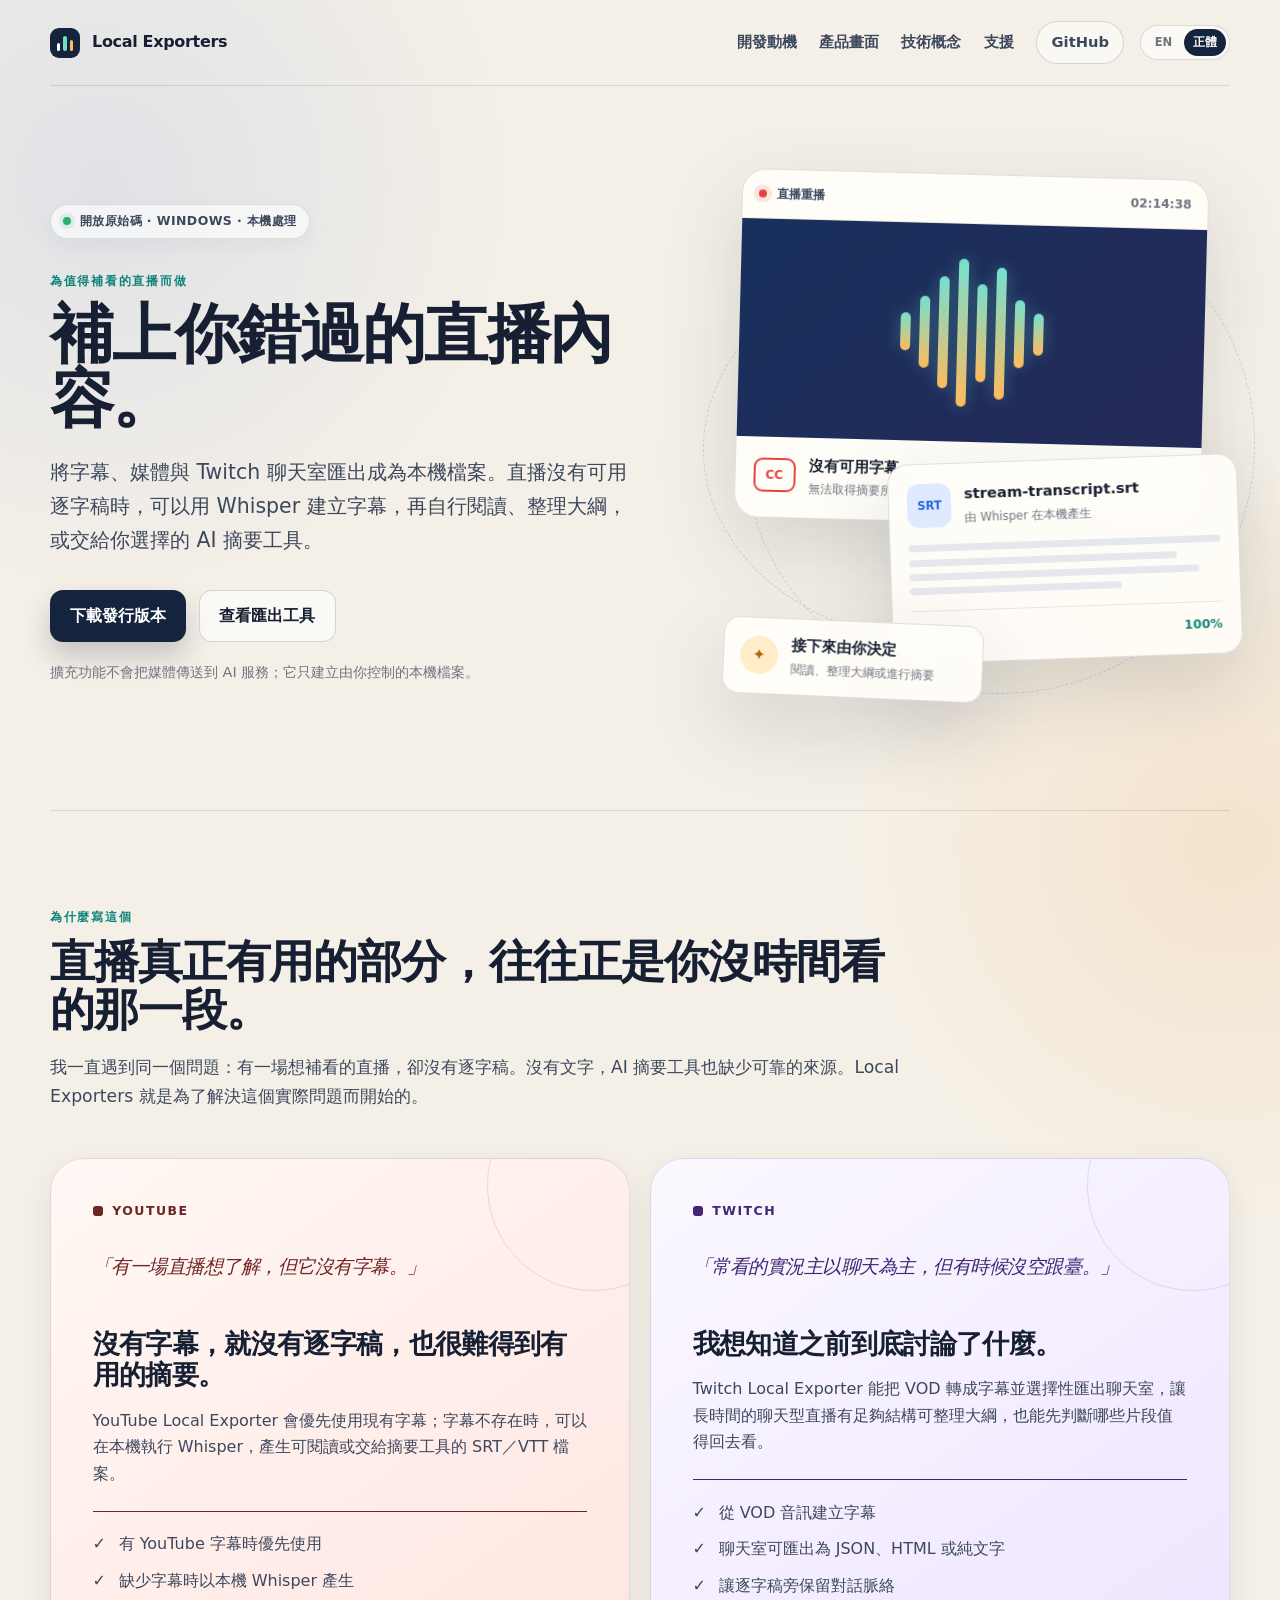
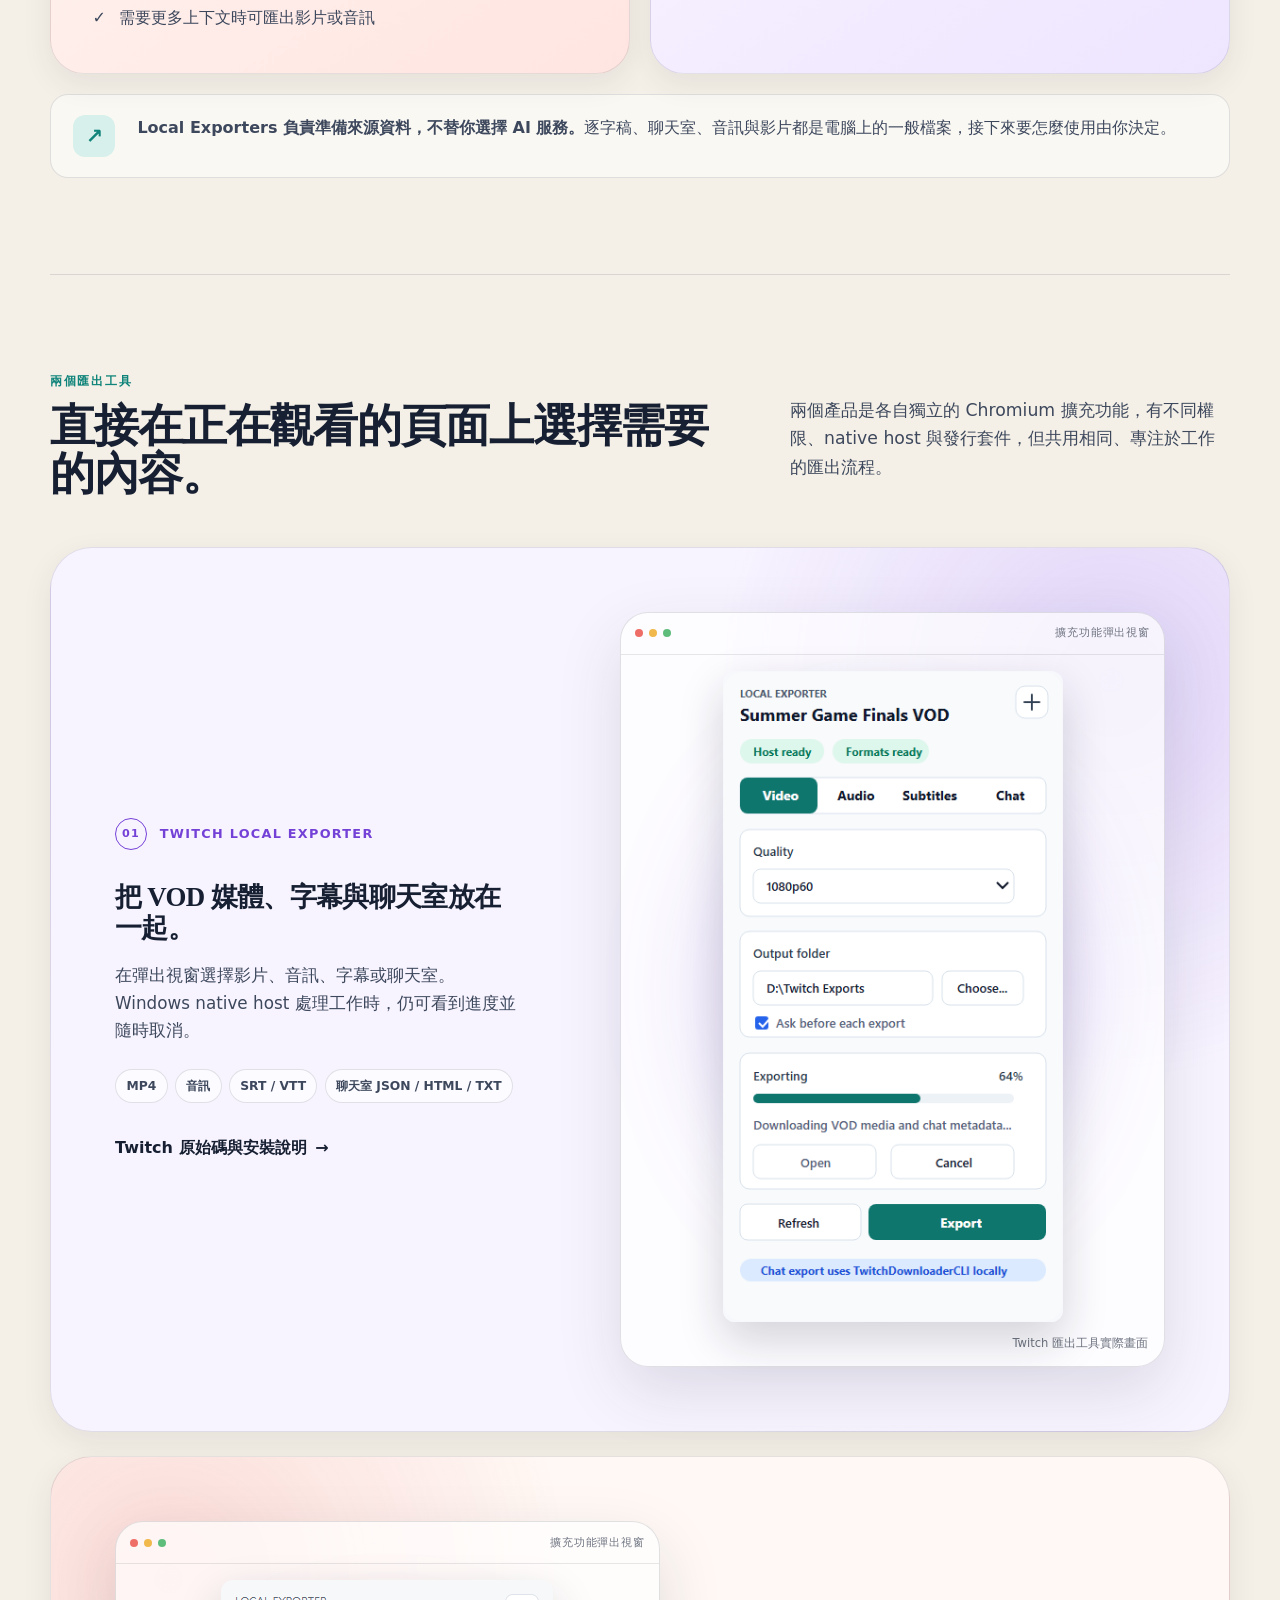
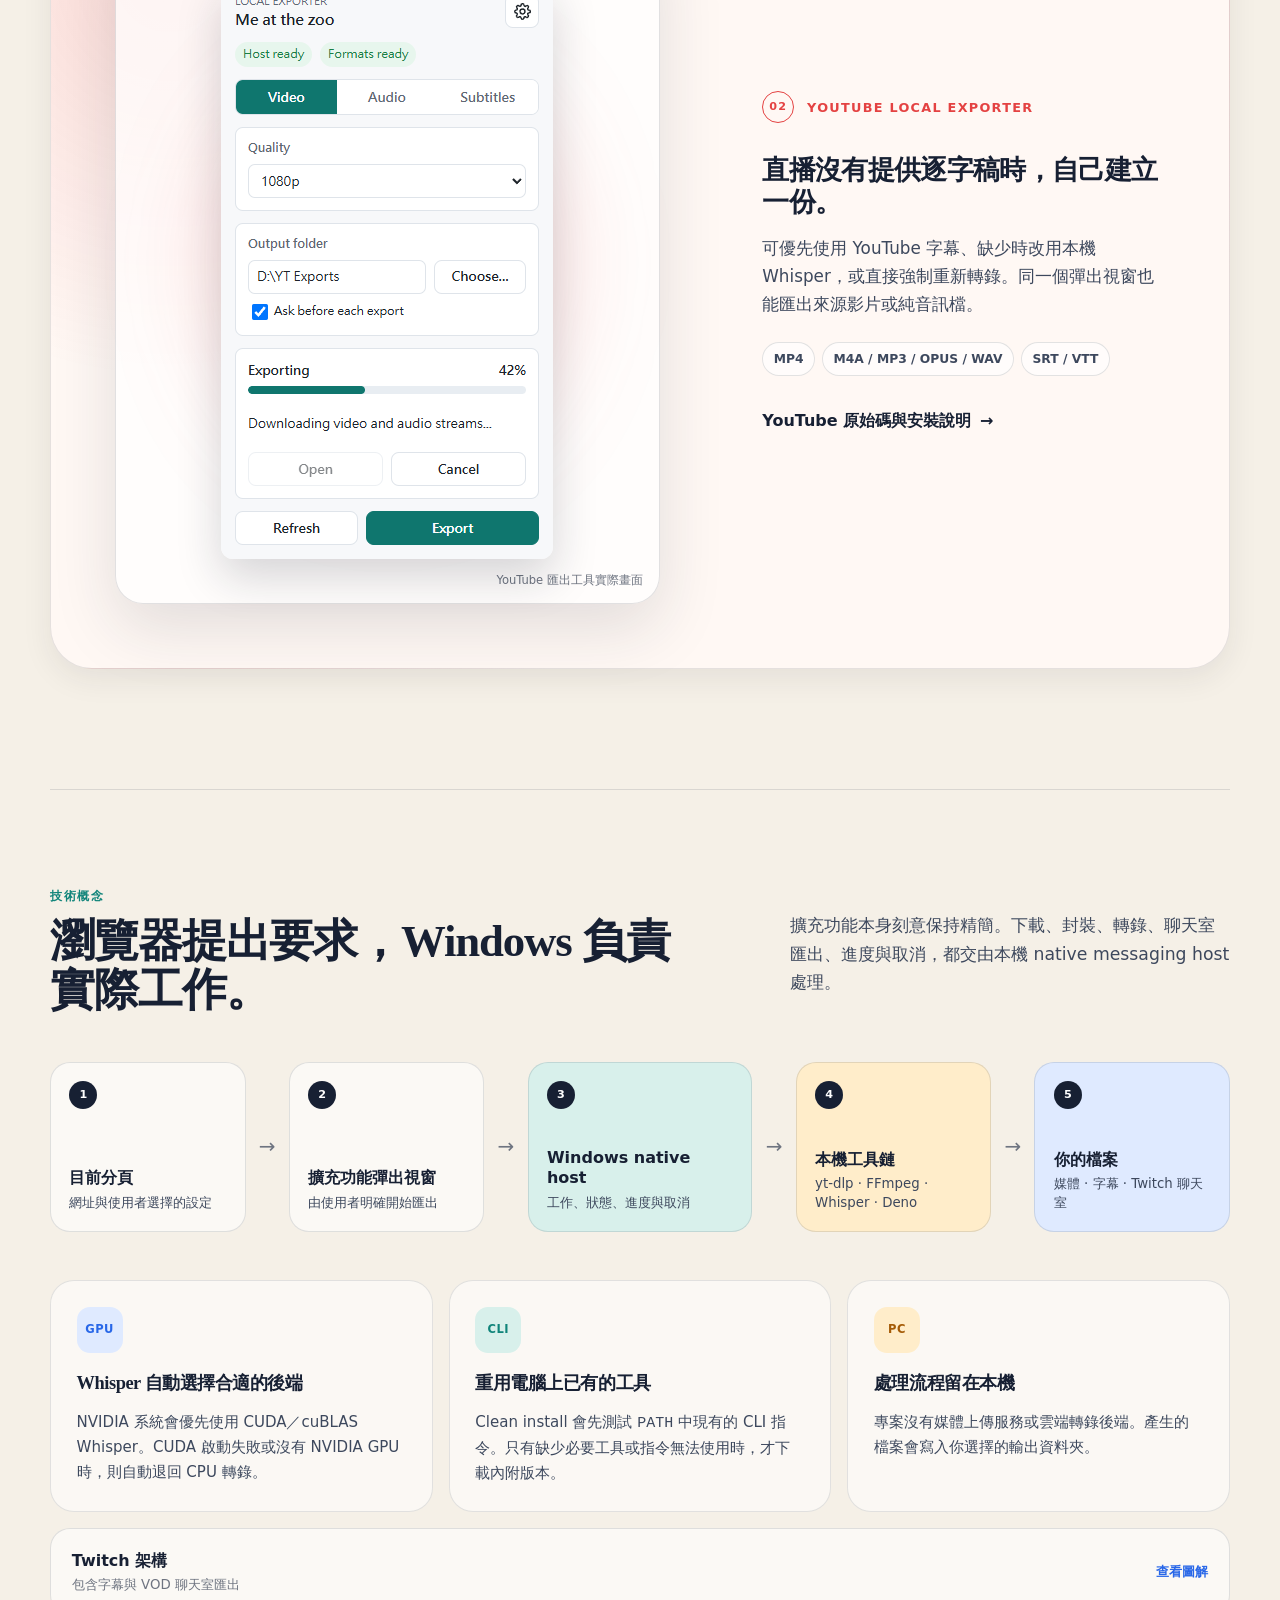
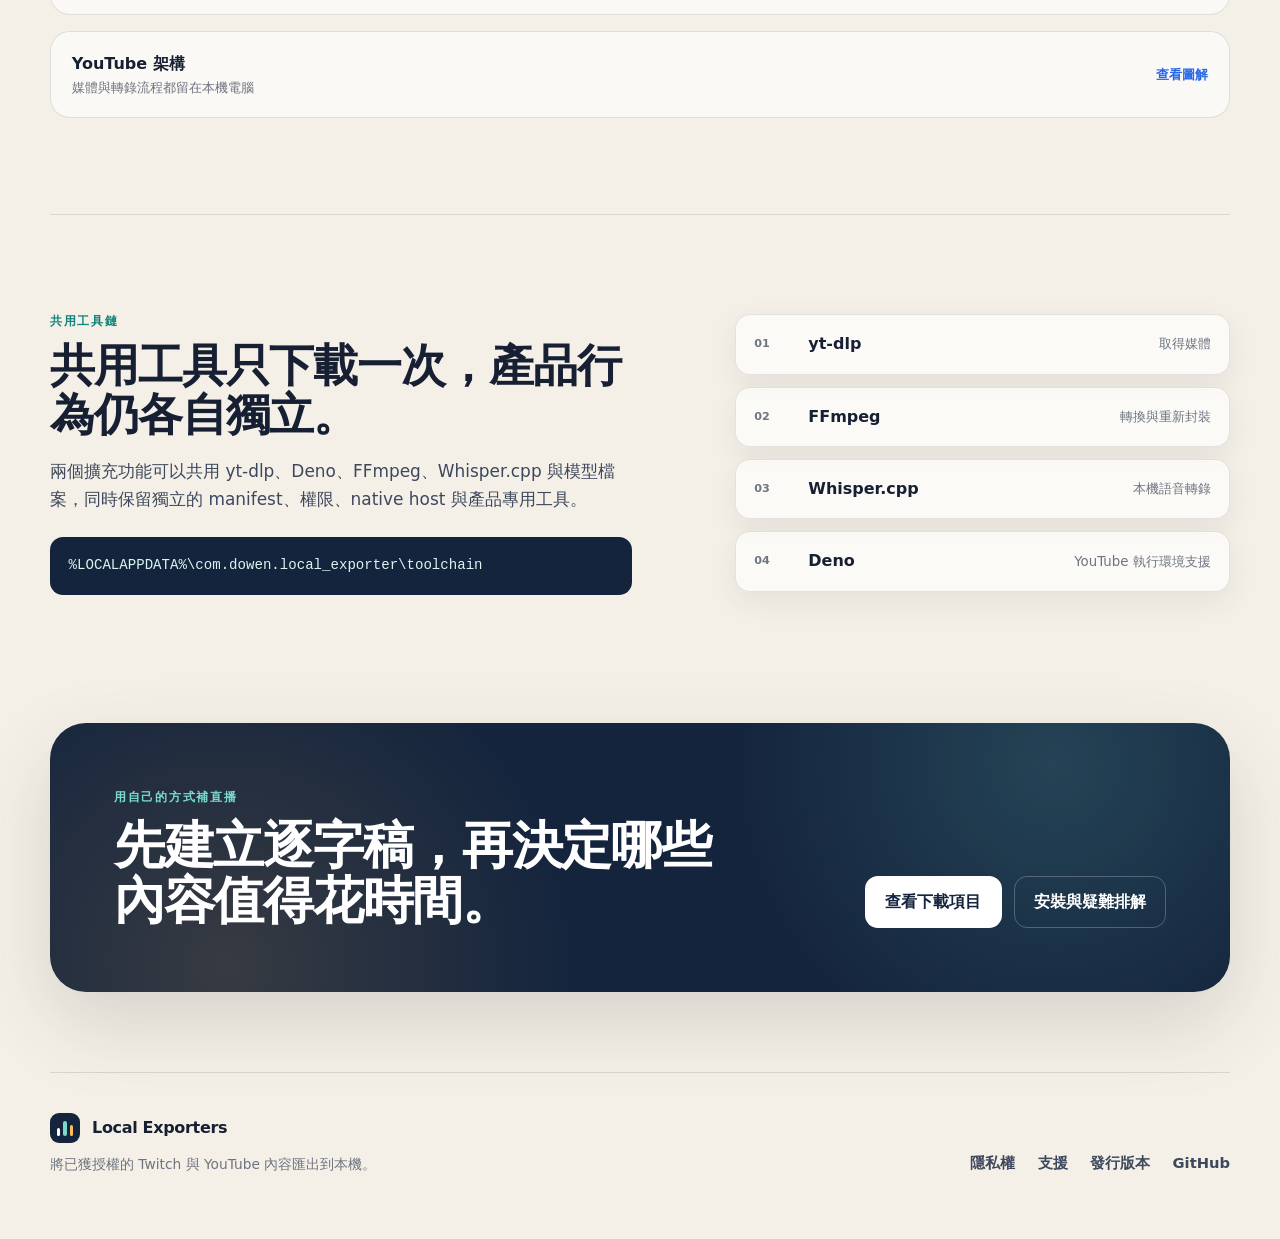
==== docs/zh-TW/index.html @ 6ecc6358 "Add English and Traditional Chinese website" ====
<!doctype html>
<html lang="zh-Hant">
<head>
  <meta charset="utf-8">
  <meta name="viewport" content="width=device-width, initial-scale=1">
  <title>Local Exporters · 將 Twitch 與 YouTube 直播轉成可整理的逐字稿</title>
  <meta name="description" content="將已獲授權的 Twitch 與 YouTube 影片、音訊、字幕與聊天室匯出到本機。為錯過的直播建立逐字稿，方便閱讀、整理大綱或交給你選擇的 AI 摘要工具。">
  <meta name="keywords" content="Twitch 逐字稿,Twitch VOD 摘要,YouTube 直播字幕,Whisper 字幕,本機 AI 摘要,Twitch 聊天室匯出,YouTube 逐字稿">
  <meta name="theme-color" content="#14243d">
  <link rel="canonical" href="https://www.dowen.idv.tw/local_exporters/zh-TW/">
  <link rel="alternate" hreflang="en" href="https://www.dowen.idv.tw/local_exporters/">
  <link rel="alternate" hreflang="zh-Hant" href="https://www.dowen.idv.tw/local_exporters/zh-TW/">
  <link rel="alternate" hreflang="x-default" href="https://www.dowen.idv.tw/local_exporters/">
  <meta property="og:type" content="website">
  <meta property="og:title" content="Local Exporters · 補上你錯過的直播內容">
  <meta property="og:description" content="在 Windows 電腦上以 Whisper 與本機工具，為 Twitch 與 YouTube 直播建立可閱讀、整理與摘要的逐字稿。">
  <meta property="og:url" content="https://www.dowen.idv.tw/local_exporters/zh-TW/">
  <meta property="og:locale" content="zh_TW">
  <link rel="stylesheet" href="../styles.css">
  <script src="../language.js"></script>
  <script type="application/ld+json">
  {
    "@context": "https://schema.org",
    "@type": "SoftwareApplication",
    "name": "Local Exporters",
    "applicationCategory": "MultimediaApplication",
    "operatingSystem": "Windows",
    "description": "將已獲授權的 Twitch 與 YouTube 媒體、字幕及聊天室匯出為本機檔案，方便閱讀與摘要的 Chromium 擴充功能。",
    "url": "https://www.dowen.idv.tw/local_exporters/zh-TW/",
    "codeRepository": "https://github.com/Tokenyet/local_exporters",
    "isAccessibleForFree": true,
    "inLanguage": "zh-Hant"
  }
  </script>
</head>
<body class="home">
  <a class="skip-link" href="#main">跳到主要內容</a>

  <div class="site-wrap">
    <header class="site-header">
      <a class="brand" href="./" aria-label="Local Exporters 首頁">
        <span class="brand-mark" aria-hidden="true"><span></span><span></span><span></span></span>
        <span>Local Exporters</span>
      </a>
      <div class="header-tools">
        <nav class="site-nav" aria-label="主要導覽">
          <a href="#motivation">開發動機</a>
          <a href="#products">產品畫面</a>
          <a href="#architecture">技術概念</a>
          <a href="support.html">支援</a>
          <a class="nav-source" href="https://github.com/Tokenyet/local_exporters">GitHub</a>
        </nav>
        <div class="language-switcher" aria-label="語言">
          <a href="../?lang=en" lang="en">EN</a>
          <a class="is-active" href="./?lang=zh-TW" lang="zh-Hant">正體</a>
        </div>
      </div>
    </header>

    <main id="main">
      <section class="hero">
        <div class="hero-copy">
          <div class="status-pill"><span></span> 開放原始碼 · Windows · 本機處理</div>
          <p class="kicker">為值得補看的直播而做</p>
          <h1>補上你錯過的直播內容。</h1>
          <p class="hero-lead">將字幕、媒體與 Twitch 聊天室匯出成為本機檔案。直播沒有可用逐字稿時，可以用 Whisper 建立字幕，再自行閱讀、整理大綱，或交給你選擇的 AI 摘要工具。</p>
          <div class="hero-actions">
            <a class="button button-primary" href="https://github.com/Tokenyet/local_exporters/releases">下載發行版本</a>
            <a class="button button-secondary" href="#products">查看匯出工具</a>
          </div>
          <p class="hero-note">擴充功能不會把媒體傳送到 AI 服務；它只建立由你控制的本機檔案。</p>
        </div>

        <div class="hero-visual" aria-label="從錯過的直播到可使用的本機逐字稿">
          <div class="visual-orbit orbit-one"></div>
          <div class="visual-orbit orbit-two"></div>
          <div class="stream-card">
            <div class="stream-topline">
              <span class="live-dot"></span>
              <span>直播重播</span>
              <span class="stream-time">02:14:38</span>
            </div>
            <div class="stream-stage">
              <span class="wave wave-a"></span><span class="wave wave-b"></span><span class="wave wave-c"></span><span class="wave wave-d"></span>
              <span class="wave wave-e"></span><span class="wave wave-f"></span><span class="wave wave-g"></span><span class="wave wave-h"></span>
            </div>
            <div class="stream-problem">
              <span class="problem-icon">CC</span>
              <div><strong>沒有可用字幕</strong><small>無法取得摘要所需的逐字稿</small></div>
            </div>
          </div>
          <div class="transcript-card">
            <div class="file-head">
              <span class="file-icon">SRT</span>
              <div><strong>stream-transcript.srt</strong><small>由 Whisper 在本機產生</small></div>
            </div>
            <div class="transcript-lines" aria-hidden="true"><span></span><span></span><span></span><span></span></div>
            <div class="ready-row"><span>可開始整理</span><strong>100%</strong></div>
          </div>
          <div class="summary-card">
            <span class="summary-spark">✦</span>
            <div><strong>接下來由你決定</strong><small>閱讀、整理大綱或進行摘要</small></div>
          </div>
        </div>
      </section>

      <section class="motivation section-block" id="motivation">
        <div class="section-heading">
          <p class="kicker">為什麼寫這個</p>
          <h2>直播真正有用的部分，往往正是你沒時間看的那一段。</h2>
          <p>我一直遇到同一個問題：有一場想補看的直播，卻沒有逐字稿。沒有文字，AI 摘要工具也缺少可靠的來源。Local Exporters 就是為了解決這個實際問題而開始的。</p>
        </div>

        <div class="motivation-grid">
          <article class="motive-card motive-youtube">
            <div class="motive-label"><span class="platform-dot"></span>YouTube</div>
            <p class="motive-problem">「有一場直播想了解，但它沒有字幕。」</p>
            <h3>沒有字幕，就沒有逐字稿，也很難得到有用的摘要。</h3>
            <p>YouTube Local Exporter 會優先使用現有字幕；字幕不存在時，可以在本機執行 Whisper，產生可閱讀或交給摘要工具的 SRT／VTT 檔案。</p>
            <ul class="feature-list">
              <li>有 YouTube 字幕時優先使用</li>
              <li>缺少字幕時以本機 Whisper 產生</li>
              <li>需要更多上下文時可匯出影片或音訊</li>
            </ul>
          </article>

          <article class="motive-card motive-twitch">
            <div class="motive-label"><span class="platform-dot"></span>Twitch</div>
            <p class="motive-problem">「常看的實況主以聊天為主，但有時候沒空跟臺。」</p>
            <h3>我想知道之前到底討論了什麼。</h3>
            <p>Twitch Local Exporter 能把 VOD 轉成字幕並選擇性匯出聊天室，讓長時間的聊天型直播有足夠結構可整理大綱，也能先判斷哪些片段值得回去看。</p>
            <ul class="feature-list">
              <li>從 VOD 音訊建立字幕</li>
              <li>聊天室可匯出為 JSON、HTML 或純文字</li>
              <li>讓逐字稿旁保留對話脈絡</li>
            </ul>
          </article>
        </div>

        <div class="boundary-note">
          <span class="boundary-icon" aria-hidden="true">↗</span>
          <p><strong>Local Exporters 負責準備來源資料，不替你選擇 AI 服務。</strong>逐字稿、聊天室、音訊與影片都是電腦上的一般檔案，接下來要怎麼使用由你決定。</p>
        </div>
      </section>

      <section class="products section-block" id="products">
        <div class="section-heading split-heading">
          <div>
            <p class="kicker">兩個匯出工具</p>
            <h2>直接在正在觀看的頁面上選擇需要的內容。</h2>
          </div>
          <p>兩個產品是各自獨立的 Chromium 擴充功能，有不同權限、native host 與發行套件，但共用相同、專注於工作的匯出流程。</p>
        </div>

        <article class="product-showcase product-twitch">
          <div class="product-copy">
            <div class="product-name"><span class="product-number">01</span><span>Twitch Local Exporter</span></div>
            <h3>把 VOD 媒體、字幕與聊天室放在一起。</h3>
            <p>在彈出視窗選擇影片、音訊、字幕或聊天室。Windows native host 處理工作時，仍可看到進度並隨時取消。</p>
            <div class="output-chips"><span>MP4</span><span>音訊</span><span>SRT / VTT</span><span>聊天室 JSON / HTML / TXT</span></div>
            <a class="text-link" href="https://github.com/Tokenyet/local_exporters/tree/main/apps/twitch">Twitch 原始碼與安裝說明 <span>→</span></a>
          </div>
          <figure class="screenshot-stage">
            <div class="screenshot-glow"></div>
            <div class="window-bar"><span></span><span></span><span></span><small>擴充功能彈出視窗</small></div>
            <img src="../assets/twitch-popup-export.png" width="360" height="690" alt="Twitch Local Exporter 彈出視窗，包含影片、音訊、字幕、聊天室、本機輸出資料夾與匯出進度" loading="lazy">
            <figcaption>Twitch 匯出工具實際畫面</figcaption>
          </figure>
        </article>

        <article class="product-showcase product-youtube">
          <div class="product-copy">
            <div class="product-name"><span class="product-number">02</span><span>YouTube Local Exporter</span></div>
            <h3>直播沒有提供逐字稿時，自己建立一份。</h3>
            <p>可優先使用 YouTube 字幕、缺少時改用本機 Whisper，或直接強制重新轉錄。同一個彈出視窗也能匯出來源影片或純音訊檔。</p>
            <div class="output-chips"><span>MP4</span><span>M4A / MP3 / OPUS / WAV</span><span>SRT / VTT</span></div>
            <a class="text-link" href="https://github.com/Tokenyet/local_exporters/tree/main/apps/youtube">YouTube 原始碼與安裝說明 <span>→</span></a>
          </div>
          <figure class="screenshot-stage">
            <div class="screenshot-glow"></div>
            <div class="window-bar"><span></span><span></span><span></span><small>擴充功能彈出視窗</small></div>
            <img src="../assets/youtube-popup-export.png" width="332" height="579" alt="YouTube Local Exporter 彈出視窗，顯示本機影片匯出設定與進度" loading="lazy">
            <figcaption>YouTube 匯出工具實際畫面</figcaption>
          </figure>
        </article>
      </section>

      <section class="architecture section-block" id="architecture">
        <div class="section-heading split-heading">
          <div>
            <p class="kicker">技術概念</p>
            <h2>瀏覽器提出要求，Windows 負責實際工作。</h2>
          </div>
          <p>擴充功能本身刻意保持精簡。下載、封裝、轉錄、聊天室匯出、進度與取消，都交由本機 native messaging host 處理。</p>
        </div>

        <div class="flow" aria-label="Local Exporters 技術流程">
          <div class="flow-step"><span class="flow-number">1</span><strong>目前分頁</strong><small>網址與使用者選擇的設定</small></div>
          <span class="flow-arrow" aria-hidden="true">→</span>
          <div class="flow-step"><span class="flow-number">2</span><strong>擴充功能彈出視窗</strong><small>由使用者明確開始匯出</small></div>
          <span class="flow-arrow" aria-hidden="true">→</span>
          <div class="flow-step flow-local"><span class="flow-number">3</span><strong>Windows native host</strong><small>工作、狀態、進度與取消</small></div>
          <span class="flow-arrow" aria-hidden="true">→</span>
          <div class="flow-step flow-tools"><span class="flow-number">4</span><strong>本機工具鏈</strong><small>yt-dlp · FFmpeg · Whisper · Deno</small></div>
          <span class="flow-arrow" aria-hidden="true">→</span>
          <div class="flow-step flow-output"><span class="flow-number">5</span><strong>你的檔案</strong><small>媒體 · 字幕 · Twitch 聊天室</small></div>
        </div>

        <div class="tech-grid">
          <article class="tech-card">
            <span class="tech-icon tech-blue">GPU</span>
            <h3>Whisper 自動選擇合適的後端</h3>
            <p>NVIDIA 系統會優先使用 CUDA／cuBLAS Whisper。CUDA 啟動失敗或沒有 NVIDIA GPU 時，則自動退回 CPU 轉錄。</p>
          </article>
          <article class="tech-card">
            <span class="tech-icon tech-green">CLI</span>
            <h3>重用電腦上已有的工具</h3>
            <p>Clean install 會先測試 <code>PATH</code> 中現有的 CLI 指令。只有缺少必要工具或指令無法使用時，才下載內附版本。</p>
          </article>
          <article class="tech-card">
            <span class="tech-icon tech-orange">PC</span>
            <h3>處理流程留在本機</h3>
            <p>專案沒有媒體上傳服務或雲端轉錄後端。產生的檔案會寫入你選擇的輸出資料夾。</p>
          </article>
        </div>

        <div class="architecture-gallery">
          <details class="architecture-card">
            <summary><span><strong>Twitch 架構</strong><small>包含字幕與 VOD 聊天室匯出</small></span><span class="summary-action">查看圖解</span></summary>
            <img src="../assets/twitch-how-it-works.png" width="1280" height="720" alt="Twitch Local Exporter 從瀏覽器擴充功能、Windows native host 到本機工具的詳細架構圖" loading="lazy">
          </details>
          <details class="architecture-card">
            <summary><span><strong>YouTube 架構</strong><small>媒體與轉錄流程都留在本機電腦</small></span><span class="summary-action">查看圖解</span></summary>
            <img src="../assets/youtube-how-it-works.png" width="1680" height="941" alt="YouTube Local Exporter 從瀏覽器擴充功能到 Windows 本機工具與輸出檔案的詳細架構圖" loading="lazy">
          </details>
        </div>
      </section>

      <section class="toolchain section-block">
        <div class="toolchain-copy">
          <p class="kicker">共用工具鏈</p>
          <h2>共用工具只下載一次，產品行為仍各自獨立。</h2>
          <p>兩個擴充功能可以共用 yt-dlp、Deno、FFmpeg、Whisper.cpp 與模型檔案，同時保留獨立的 manifest、權限、native host 與產品專用工具。</p>
          <code class="path-block">%LOCALAPPDATA%\com.dowen.local_exporter\toolchain</code>
        </div>
        <div class="tool-stack" aria-label="共用本機工具">
          <div><span>01</span><strong>yt-dlp</strong><small>取得媒體</small></div>
          <div><span>02</span><strong>FFmpeg</strong><small>轉換與重新封裝</small></div>
          <div><span>03</span><strong>Whisper.cpp</strong><small>本機語音轉錄</small></div>
          <div><span>04</span><strong>Deno</strong><small>YouTube 執行環境支援</small></div>
        </div>
      </section>

      <section class="closing">
        <div>
          <p class="kicker">用自己的方式補直播</p>
          <h2>先建立逐字稿，再決定哪些內容值得花時間。</h2>
        </div>
        <div class="closing-actions">
          <a class="button button-light" href="https://github.com/Tokenyet/local_exporters/releases">查看下載項目</a>
          <a class="button button-ghost" href="support.html">安裝與疑難排解</a>
        </div>
      </section>
    </main>

    <footer class="site-footer">
      <div>
        <a class="brand footer-brand" href="./">
          <span class="brand-mark" aria-hidden="true"><span></span><span></span><span></span></span>
          <span>Local Exporters</span>
        </a>
        <p>將已獲授權的 Twitch 與 YouTube 內容匯出到本機。</p>
      </div>
      <nav aria-label="頁尾導覽">
        <a href="privacy.html">隱私權</a>
        <a href="support.html">支援</a>
        <a href="https://github.com/Tokenyet/local_exporters/releases">發行版本</a>
        <a href="https://github.com/Tokenyet/local_exporters">GitHub</a>
      </nav>
    </footer>
  </div>
</body>
</html>
---- docs/styles.css ----
:root {
  color-scheme: light;
  --paper: #f5f0e7;
  --paper-deep: #ebe2d4;
  --surface: #fffdf8;
  --surface-strong: #ffffff;
  --ink: #172033;
  --ink-soft: #3d485d;
  --muted: #6e7480;
  --line: #d9d0c2;
  --navy: #14243d;
  --blue: #2867e8;
  --blue-soft: #dfeaff;
  --teal: #10847a;
  --teal-soft: #d8f0eb;
  --orange: #ec8a18;
  --orange-soft: #ffedca;
  --twitch: #7441d7;
  --twitch-soft: #eee5ff;
  --youtube: #e44242;
  --youtube-soft: #ffe5e1;
  --shadow-sm: 0 10px 30px rgba(32, 37, 51, .08);
  --shadow-lg: 0 30px 80px rgba(28, 38, 57, .15);
  --radius-sm: 14px;
  --radius-md: 24px;
  --radius-lg: 34px;
}

* {
  box-sizing: border-box;
}

html {
  scroll-behavior: smooth;
}

body {
  margin: 0;
  background:
    radial-gradient(circle at 8% 3%, rgba(40, 103, 232, .10), transparent 27rem),
    radial-gradient(circle at 96% 14%, rgba(236, 138, 24, .12), transparent 24rem),
    var(--paper);
  color: var(--ink);
  font: 16px/1.65 system-ui, -apple-system, BlinkMacSystemFont, "Segoe UI", sans-serif;
  text-rendering: optimizeLegibility;
}

body::before {
  position: fixed;
  inset: 0;
  z-index: -1;
  background-image: radial-gradient(rgba(23, 32, 51, .08) .7px, transparent .7px);
  background-size: 18px 18px;
  opacity: .28;
  content: "";
  pointer-events: none;
}

img {
  display: block;
  max-width: 100%;
}

a {
  color: var(--blue);
}

button,
input,
select {
  font: inherit;
}

code,
pre {
  font-family: "Cascadia Code", "SFMono-Regular", Consolas, monospace;
}

.skip-link {
  position: fixed;
  top: .75rem;
  left: .75rem;
  z-index: 100;
  padding: .65rem 1rem;
  border-radius: 10px;
  background: var(--ink);
  color: #fff;
  transform: translateY(-150%);
}

.skip-link:focus {
  transform: translateY(0);
}

.site-wrap,
.shell {
  width: min(1180px, calc(100% - 2rem));
  margin: 0 auto;
}

.site-header {
  display: flex;
  position: relative;
  z-index: 10;
  align-items: center;
  justify-content: space-between;
  min-height: 86px;
  border-bottom: 1px solid rgba(23, 32, 51, .12);
}

.brand {
  display: inline-flex;
  gap: .75rem;
  align-items: center;
  color: var(--ink);
  font-weight: 800;
  letter-spacing: -.02em;
  text-decoration: none;
}

.brand-mark {
  display: inline-flex;
  gap: 3px;
  align-items: flex-end;
  justify-content: center;
  width: 30px;
  height: 30px;
  padding: 7px;
  border-radius: 9px;
  background: var(--navy);
}

.brand-mark span {
  display: block;
  width: 4px;
  border-radius: 999px;
  background: #fff;
}

.brand-mark span:nth-child(1) {
  height: 8px;
}

.brand-mark span:nth-child(2) {
  height: 15px;
  background: #79d9ca;
}

.brand-mark span:nth-child(3) {
  height: 11px;
  background: #ffbc5c;
}

.site-nav,
.site-footer nav,
.shell > header nav {
  display: flex;
  gap: 1.4rem;
  align-items: center;
  flex-wrap: wrap;
}

.header-tools,
.prose-nav-row {
  display: flex;
  gap: 1rem;
  align-items: center;
}

.header-tools {
  flex: 0 1 auto;
  justify-content: flex-end;
  min-width: 0;
}

.site-nav {
  flex-wrap: nowrap;
}

.site-nav a {
  white-space: nowrap;
}

.language-switcher {
  display: inline-flex;
  flex: 0 0 auto;
  gap: 2px;
  padding: 3px;
  border: 1px solid rgba(23, 32, 51, .14);
  border-radius: 999px;
  background: rgba(255, 255, 255, .58);
}

.language-switcher a {
  min-width: 38px;
  padding: .28rem .55rem;
  border-radius: 999px;
  color: var(--muted);
  font-size: .72rem;
  font-weight: 800;
  text-align: center;
  text-decoration: none;
}

.language-switcher a.is-active {
  background: var(--navy);
  color: #fff;
}

.site-nav a,
.site-footer nav a,
.shell > header nav a {
  color: var(--ink-soft);
  font-size: .92rem;
  font-weight: 650;
  text-decoration: none;
}

.site-nav a:hover,
.site-footer nav a:hover,
.shell > header nav a:hover {
  color: var(--blue);
}

.site-nav .nav-source {
  padding: .52rem .9rem;
  border: 1px solid rgba(23, 32, 51, .16);
  border-radius: 999px;
  background: rgba(255, 255, 255, .5);
}

.hero {
  display: grid;
  grid-template-columns: minmax(0, 1.08fr) minmax(400px, .92fr);
  gap: clamp(3rem, 6vw, 5rem);
  align-items: center;
  min-height: 660px;
  padding: 5.5rem 0 6rem;
}

.status-pill {
  display: inline-flex;
  gap: .55rem;
  align-items: center;
  margin-bottom: 2rem;
  padding: .4rem .75rem;
  border: 1px solid rgba(23, 32, 51, .12);
  border-radius: 999px;
  background: rgba(255, 255, 255, .62);
  color: var(--ink-soft);
  font-size: .78rem;
  font-weight: 750;
  letter-spacing: .035em;
  text-transform: uppercase;
  box-shadow: 0 6px 20px rgba(31, 38, 54, .05);
}

.status-pill span {
  width: 8px;
  height: 8px;
  border-radius: 50%;
  background: #2eaa72;
  box-shadow: 0 0 0 4px rgba(46, 170, 114, .13);
}

.kicker,
.eyebrow {
  margin: 0 0 .65rem;
  color: var(--teal);
  font-size: .78rem;
  font-weight: 850;
  letter-spacing: .14em;
  text-transform: uppercase;
}

h1,
h2,
h3 {
  margin-top: 0;
  font-family: Georgia, "Times New Roman", serif;
  font-weight: 700;
  letter-spacing: -.035em;
}

h1 {
  max-width: 700px;
  margin-bottom: 1.5rem;
  font-size: clamp(3rem, 5vw, 4.85rem);
  line-height: 1.02;
}

h2 {
  margin-bottom: 1.15rem;
  font-size: clamp(2rem, 3.5vw, 3.35rem);
  line-height: 1.08;
}

h3 {
  margin-bottom: .7rem;
  font-size: clamp(1.4rem, 2.1vw, 1.9rem);
  line-height: 1.18;
}

.hero-lead,
.lead {
  max-width: 680px;
  color: var(--ink-soft);
  font-size: clamp(1.08rem, 1.6vw, 1.3rem);
  line-height: 1.65;
}

.hero-actions {
  display: flex;
  gap: .8rem;
  align-items: center;
  flex-wrap: wrap;
  margin: 2rem 0 1.15rem;
}

.button {
  display: inline-flex;
  align-items: center;
  justify-content: center;
  min-height: 50px;
  padding: .75rem 1.2rem;
  border: 1px solid transparent;
  border-radius: 13px;
  font-weight: 780;
  text-decoration: none;
  transition: transform 160ms ease, box-shadow 160ms ease, background 160ms ease;
}

.button:hover {
  transform: translateY(-2px);
}

.button-primary {
  background: var(--navy);
  color: #fff;
  box-shadow: 0 14px 28px rgba(20, 36, 61, .22);
}

.button-primary:hover {
  background: #203758;
}

.button-secondary {
  border-color: rgba(23, 32, 51, .17);
  background: rgba(255, 255, 255, .6);
  color: var(--ink);
}

.button-secondary:hover {
  background: #fff;
  box-shadow: var(--shadow-sm);
}

.hero-note {
  margin: 0;
  color: var(--muted);
  font-size: .9rem;
}

.hero-visual {
  position: relative;
  min-height: 540px;
}

.visual-orbit {
  position: absolute;
  border: 1px dashed rgba(40, 103, 232, .22);
  border-radius: 50%;
}

.orbit-one {
  inset: 20px -25px 20px 20px;
}

.orbit-two {
  inset: 80px 35px 70px -20px;
  border-color: rgba(16, 132, 122, .22);
}

.stream-card,
.transcript-card,
.summary-card {
  position: absolute;
  border: 1px solid rgba(23, 32, 51, .13);
  background: rgba(255, 253, 248, .94);
  box-shadow: var(--shadow-lg);
  backdrop-filter: blur(14px);
}

.stream-card {
  top: 0;
  right: 5%;
  width: min(92%, 470px);
  overflow: hidden;
  border-radius: 24px;
  transform: rotate(1.5deg);
}

.stream-topline {
  display: flex;
  gap: .6rem;
  align-items: center;
  padding: .85rem 1rem;
  border-bottom: 1px solid rgba(23, 32, 51, .09);
  color: var(--ink-soft);
  font-size: .77rem;
  font-weight: 750;
}

.live-dot {
  width: 8px;
  height: 8px;
  border-radius: 50%;
  background: var(--youtube);
  box-shadow: 0 0 0 5px rgba(228, 66, 66, .13);
}

.stream-time {
  margin-left: auto;
  color: var(--muted);
}

.stream-stage {
  display: flex;
  gap: 9px;
  align-items: center;
  justify-content: center;
  height: 218px;
  background:
    linear-gradient(135deg, rgba(40, 103, 232, .18), rgba(116, 65, 215, .18)),
    var(--navy);
}

.wave {
  width: 10px;
  border-radius: 999px;
  background: linear-gradient(#76e0d0, #ffbb5d);
  box-shadow: 0 0 16px rgba(118, 224, 208, .3);
}

.wave-a { height: 38px; }
.wave-b { height: 72px; }
.wave-c { height: 112px; }
.wave-d { height: 148px; }
.wave-e { height: 98px; }
.wave-f { height: 132px; }
.wave-g { height: 68px; }
.wave-h { height: 42px; }

.stream-problem {
  display: flex;
  gap: .85rem;
  align-items: center;
  padding: 1rem 1.1rem 1.15rem;
}

.problem-icon {
  display: grid;
  place-items: center;
  width: 42px;
  height: 34px;
  border: 2px solid var(--youtube);
  border-radius: 9px;
  color: var(--youtube);
  font-size: .75rem;
  font-weight: 900;
}

.stream-problem strong,
.file-head strong,
.summary-card strong {
  display: block;
  font-size: .92rem;
}

.stream-problem small,
.file-head small,
.summary-card small {
  display: block;
  margin-top: .15rem;
  color: var(--muted);
  font-size: .73rem;
}

.transcript-card {
  right: -2%;
  bottom: 55px;
  width: min(75%, 350px);
  padding: 1.15rem;
  border-radius: 20px;
  transform: rotate(-2deg);
}

.file-head,
.summary-card {
  display: flex;
  gap: .8rem;
  align-items: center;
}

.file-icon {
  display: grid;
  place-items: center;
  width: 44px;
  height: 44px;
  border-radius: 12px;
  background: var(--blue-soft);
  color: var(--blue);
  font-size: .72rem;
  font-weight: 900;
}

.transcript-lines {
  display: grid;
  gap: .45rem;
  margin: 1rem 0;
}

.transcript-lines span {
  height: 7px;
  border-radius: 999px;
  background: #e4e7ec;
}

.transcript-lines span:nth-child(2) { width: 86%; }
.transcript-lines span:nth-child(3) { width: 93%; }
.transcript-lines span:nth-child(4) { width: 68%; }

.ready-row {
  display: flex;
  justify-content: space-between;
  padding-top: .75rem;
  border-top: 1px solid rgba(23, 32, 51, .1);
  color: var(--teal);
  font-size: .78rem;
}

.summary-card {
  bottom: 16px;
  left: 0;
  width: 260px;
  padding: .9rem 1rem;
  border-radius: 16px;
  transform: rotate(2.5deg);
}

.summary-spark {
  display: grid;
  flex: 0 0 auto;
  place-items: center;
  width: 38px;
  height: 38px;
  border-radius: 50%;
  background: var(--orange-soft);
  color: #b96706;
}

.section-block {
  padding: 6rem 0;
  border-top: 1px solid rgba(23, 32, 51, .12);
}

.section-heading {
  max-width: 850px;
  margin-bottom: 3rem;
}

.section-heading > p:last-child,
.split-heading > p {
  color: var(--ink-soft);
  font-size: 1.08rem;
}

.split-heading {
  display: grid;
  grid-template-columns: 1.2fr .8fr;
  gap: 5rem;
  align-items: end;
  max-width: none;
}

.split-heading h2 {
  margin-bottom: 0;
}

.motivation-grid {
  display: grid;
  grid-template-columns: repeat(2, minmax(0, 1fr));
  gap: 1.25rem;
}

.motive-card {
  position: relative;
  overflow: hidden;
  padding: clamp(1.5rem, 4vw, 2.6rem);
  border: 1px solid rgba(23, 32, 51, .11);
  border-radius: var(--radius-lg);
  box-shadow: var(--shadow-sm);
}

.motive-card::after {
  position: absolute;
  top: -80px;
  right: -70px;
  width: 210px;
  height: 210px;
  border: 1px solid currentColor;
  border-radius: 50%;
  opacity: .13;
  content: "";
}

.motive-youtube {
  background: linear-gradient(145deg, #fff8f4, var(--youtube-soft));
  color: #6e2525;
}

.motive-twitch {
  background: linear-gradient(145deg, #fbf8ff, var(--twitch-soft));
  color: #422673;
}

.motive-label {
  display: flex;
  gap: .6rem;
  align-items: center;
  margin-bottom: 2rem;
  color: currentColor;
  font-size: .78rem;
  font-weight: 850;
  letter-spacing: .12em;
  text-transform: uppercase;
}

.platform-dot {
  width: 10px;
  height: 10px;
  border-radius: 3px;
  background: currentColor;
}

.motive-problem {
  min-height: 3.5rem;
  color: currentColor;
  font-family: Georgia, "Times New Roman", serif;
  font-size: 1.2rem;
  font-style: italic;
  line-height: 1.45;
}

.motive-card h3 {
  max-width: 520px;
  color: var(--ink);
}

.motive-card > p:not(.motive-problem) {
  color: var(--ink-soft);
}

.feature-list {
  display: grid;
  gap: .65rem;
  margin: 1.5rem 0 0;
  padding: 1.2rem 0 0;
  border-top: 1px solid currentColor;
  list-style: none;
}

.feature-list li {
  display: grid;
  grid-template-columns: 18px 1fr;
  gap: .5rem;
  color: var(--ink-soft);
}

.feature-list li::before {
  color: currentColor;
  font-weight: 900;
  content: "✓";
}

.boundary-note {
  display: grid;
  grid-template-columns: 48px 1fr;
  gap: 1rem;
  align-items: start;
  margin-top: 1.25rem;
  padding: 1.25rem 1.4rem;
  border: 1px solid rgba(23, 32, 51, .12);
  border-radius: 18px;
  background: rgba(255, 255, 255, .52);
}

.boundary-note p {
  margin: 0;
  color: var(--ink-soft);
}

.boundary-icon {
  display: grid;
  place-items: center;
  width: 42px;
  height: 42px;
  border-radius: 12px;
  background: var(--teal-soft);
  color: var(--teal);
  font-size: 1.3rem;
  font-weight: 850;
}

.product-showcase {
  display: grid;
  grid-template-columns: minmax(0, .85fr) minmax(360px, 1.15fr);
  gap: clamp(3rem, 8vw, 7rem);
  align-items: center;
  min-height: 650px;
  margin: 1.5rem 0;
  padding: clamp(2rem, 5vw, 4rem);
  border: 1px solid rgba(23, 32, 51, .11);
  border-radius: 42px;
  box-shadow: var(--shadow-sm);
}

.product-twitch {
  background:
    radial-gradient(circle at 90% 15%, rgba(116, 65, 215, .18), transparent 25rem),
    #f8f4ff;
}

.product-youtube {
  grid-template-columns: minmax(360px, 1.15fr) minmax(0, .85fr);
  background:
    radial-gradient(circle at 10% 15%, rgba(228, 66, 66, .16), transparent 25rem),
    #fff8f4;
}

.product-youtube .product-copy {
  grid-column: 2;
  grid-row: 1;
}

.product-youtube .screenshot-stage {
  grid-column: 1;
  grid-row: 1;
}

.product-name {
  display: flex;
  gap: .8rem;
  align-items: center;
  margin-bottom: 2rem;
  font-size: .8rem;
  font-weight: 850;
  letter-spacing: .1em;
  text-transform: uppercase;
}

.product-number {
  display: grid;
  place-items: center;
  width: 32px;
  height: 32px;
  border: 1px solid currentColor;
  border-radius: 50%;
  font-size: .7rem;
}

.product-twitch .product-name {
  color: var(--twitch);
}

.product-youtube .product-name {
  color: var(--youtube);
}

.product-copy > p {
  color: var(--ink-soft);
  font-size: 1.05rem;
}

.output-chips {
  display: flex;
  gap: .45rem;
  flex-wrap: wrap;
  margin: 1.5rem 0 2rem;
}

.output-chips span {
  padding: .35rem .65rem;
  border: 1px solid rgba(23, 32, 51, .12);
  border-radius: 999px;
  background: rgba(255, 255, 255, .62);
  color: var(--ink-soft);
  font-size: .77rem;
  font-weight: 750;
}

.text-link {
  display: inline-flex;
  gap: .55rem;
  align-items: center;
  color: var(--ink);
  font-weight: 800;
  text-decoration: none;
}

.text-link span {
  transition: transform 160ms ease;
}

.text-link:hover span {
  transform: translateX(4px);
}

.screenshot-stage {
  display: grid;
  position: relative;
  place-items: center;
  min-height: 620px;
  margin: 0;
  padding: 58px 50px 44px;
  border: 1px solid rgba(23, 32, 51, .13);
  border-radius: 28px;
  background: rgba(255, 255, 255, .7);
  box-shadow: 0 24px 65px rgba(32, 37, 51, .13);
}

.screenshot-stage img {
  position: relative;
  z-index: 1;
  width: min(100%, 340px);
  height: auto;
  max-height: none;
  border-radius: 12px;
  object-fit: contain;
  box-shadow: 0 18px 45px rgba(22, 29, 43, .18);
}

.product-youtube .screenshot-stage img {
  width: min(100%, 332px);
}

.screenshot-glow {
  position: absolute;
  inset: 20% 18%;
  border-radius: 50%;
  background: rgba(116, 65, 215, .22);
  filter: blur(55px);
}

.product-youtube .screenshot-glow {
  background: rgba(228, 66, 66, .17);
}

.window-bar {
  display: flex;
  position: absolute;
  top: 0;
  left: 0;
  gap: 6px;
  align-items: center;
  width: 100%;
  height: 42px;
  padding: 0 14px;
  border-bottom: 1px solid rgba(23, 32, 51, .1);
}

.window-bar span {
  width: 8px;
  height: 8px;
  border-radius: 50%;
  background: #ef6d67;
}

.window-bar span:nth-child(2) {
  background: #f1b84b;
}

.window-bar span:nth-child(3) {
  background: #5fbd7b;
}

.window-bar small {
  margin-left: auto;
  color: var(--muted);
  font-size: .68rem;
  letter-spacing: .08em;
  text-transform: uppercase;
}

.screenshot-stage figcaption {
  position: absolute;
  right: 1rem;
  bottom: .8rem;
  color: var(--muted);
  font-size: .72rem;
}

.flow {
  display: grid;
  grid-template-columns: 1fr 32px 1fr 32px 1.15fr 32px 1fr 32px 1fr;
  gap: .35rem;
  align-items: stretch;
  margin: 3rem 0;
}

.flow-step {
  display: flex;
  min-height: 170px;
  padding: 1.15rem;
  border: 1px solid rgba(23, 32, 51, .12);
  border-radius: 20px;
  background: rgba(255, 255, 255, .58);
  flex-direction: column;
}

.flow-local {
  background: var(--teal-soft);
}

.flow-tools {
  background: var(--orange-soft);
}

.flow-output {
  background: var(--blue-soft);
}

.flow-number {
  display: grid;
  place-items: center;
  width: 28px;
  height: 28px;
  margin-bottom: auto;
  border-radius: 50%;
  background: var(--ink);
  color: #fff;
  font-size: .7rem;
  font-weight: 850;
}

.flow-step strong {
  margin-top: 1.2rem;
  line-height: 1.25;
}

.flow-step small {
  margin-top: .35rem;
  color: var(--ink-soft);
  line-height: 1.4;
}

.flow-arrow {
  display: grid;
  place-items: center;
  color: var(--muted);
  font-size: 1.25rem;
}

.tech-grid {
  display: grid;
  grid-template-columns: repeat(3, minmax(0, 1fr));
  gap: 1rem;
}

.tech-card {
  padding: 1.6rem;
  border: 1px solid rgba(23, 32, 51, .11);
  border-radius: var(--radius-md);
  background: rgba(255, 255, 255, .56);
}

.tech-card h3 {
  margin-top: 1.3rem;
  font-family: inherit;
  font-size: 1.15rem;
  letter-spacing: -.015em;
}

.tech-card p {
  margin-bottom: 0;
  color: var(--ink-soft);
  font-size: .94rem;
}

.tech-icon {
  display: grid;
  place-items: center;
  width: 46px;
  height: 46px;
  border-radius: 13px;
  font-size: .72rem;
  font-weight: 900;
  letter-spacing: .04em;
}

.tech-blue {
  background: var(--blue-soft);
  color: var(--blue);
}

.tech-green {
  background: var(--teal-soft);
  color: var(--teal);
}

.tech-orange {
  background: var(--orange-soft);
  color: #a55b06;
}

.architecture-gallery {
  display: grid;
  gap: 1rem;
  margin-top: 1rem;
}

.architecture-card {
  overflow: hidden;
  border: 1px solid rgba(23, 32, 51, .12);
  border-radius: 20px;
  background: rgba(255, 255, 255, .57);
}

.architecture-card summary {
  display: flex;
  gap: 1rem;
  align-items: center;
  justify-content: space-between;
  padding: 1.15rem 1.3rem;
  cursor: pointer;
  list-style: none;
}

.architecture-card summary::-webkit-details-marker {
  display: none;
}

.architecture-card summary span:first-child {
  display: grid;
}

.architecture-card summary small {
  color: var(--muted);
}

.summary-action {
  color: var(--blue);
  font-size: .8rem;
  font-weight: 800;
}

.architecture-card[open] .summary-action::after {
  content: " · close";
}

.architecture-card img {
  width: 100%;
  border-top: 1px solid rgba(23, 32, 51, .1);
  background: #fff;
}

.toolchain {
  display: grid;
  grid-template-columns: 1fr .85fr;
  gap: clamp(3rem, 8vw, 7rem);
  align-items: center;
}

.toolchain-copy > p:not(.kicker) {
  max-width: 620px;
  color: var(--ink-soft);
  font-size: 1.06rem;
}

.path-block {
  display: block;
  overflow: auto;
  margin-top: 1.5rem;
  padding: 1rem 1.1rem;
  border: 1px solid rgba(23, 32, 51, .13);
  border-radius: 13px;
  background: var(--navy);
  color: #d7f6f1;
  font-size: .88rem;
  white-space: nowrap;
}

.tool-stack {
  display: grid;
  gap: .75rem;
}

.tool-stack div {
  display: grid;
  grid-template-columns: 38px 1fr auto;
  gap: 1rem;
  align-items: center;
  padding: 1rem 1.15rem;
  border: 1px solid rgba(23, 32, 51, .11);
  border-radius: 15px;
  background: rgba(255, 255, 255, .66);
  box-shadow: var(--shadow-sm);
}

.tool-stack span {
  color: var(--muted);
  font-size: .7rem;
  font-weight: 850;
}

.tool-stack small {
  color: var(--muted);
}

.closing {
  display: grid;
  grid-template-columns: 1.2fr .8fr;
  gap: 3rem;
  align-items: end;
  margin: 2rem 0 5rem;
  padding: clamp(2rem, 5vw, 4rem);
  border-radius: 36px;
  background:
    radial-gradient(circle at 85% 15%, rgba(118, 224, 208, .17), transparent 20rem),
    radial-gradient(circle at 15% 90%, rgba(255, 187, 93, .15), transparent 22rem),
    var(--navy);
  color: #fff;
  box-shadow: var(--shadow-lg);
}

.closing h2 {
  margin-bottom: 0;
  font-size: clamp(2rem, 4vw, 3.6rem);
}

.closing .kicker {
  color: #78dccd;
}

.closing-actions {
  display: flex;
  gap: .75rem;
  justify-content: flex-end;
  flex-wrap: wrap;
}

.button-light {
  background: #fff;
  color: var(--navy);
}

.button-ghost {
  border-color: rgba(255, 255, 255, .24);
  color: #fff;
}

.button-ghost:hover {
  background: rgba(255, 255, 255, .08);
}

.site-footer {
  display: flex;
  align-items: flex-end;
  justify-content: space-between;
  padding: 2.5rem 0 4rem;
  border-top: 1px solid rgba(23, 32, 51, .13);
}

.footer-brand {
  margin-bottom: .6rem;
}

.site-footer p {
  margin: 0;
  color: var(--muted);
  font-size: .86rem;
}

/* Shared prose pages */
.shell > header:not(.site-header) {
  padding: 3rem 0 2.5rem;
  border-bottom: 1px solid rgba(23, 32, 51, .12);
}

.shell > header:not(.site-header) nav {
  margin-bottom: 0;
}

.prose-nav-row {
  justify-content: space-between;
  margin-bottom: 4rem;
}

.shell > header:not(.site-header) nav a:first-child {
  color: var(--ink);
  font-weight: 850;
}

.shell > header:not(.site-header) h1 {
  max-width: 900px;
  font-size: clamp(2.6rem, 5vw, 4.25rem);
}

.shell > main:not(#main) {
  max-width: 820px;
  padding: 3rem 0 2rem;
}

.shell > main:not(#main) h2 {
  margin-top: 3rem;
  font-family: inherit;
  font-size: 1.55rem;
  letter-spacing: -.02em;
}

.shell > main:not(#main) p {
  color: var(--ink-soft);
}

pre {
  overflow: auto;
  padding: 1rem 1.15rem;
  border: 1px solid rgba(23, 32, 51, .12);
  border-radius: 13px;
  background: var(--navy);
  color: #d7f6f1;
}

.shell > footer:not(.site-footer) {
  margin-top: 3rem;
  padding: 2rem 0 4rem;
  border-top: 1px solid rgba(23, 32, 51, .13);
  color: var(--muted);
}

.shell > footer:not(.site-footer) a {
  color: var(--ink-soft);
  font-weight: 650;
  text-decoration: none;
}

@media (max-width: 980px) {
  .site-header {
    align-items: flex-start;
    padding: 1.2rem 0;
    flex-direction: column;
  }

  .site-nav {
    gap: .9rem 1.2rem;
    flex-wrap: wrap;
  }

  .header-tools {
    width: 100%;
    justify-content: space-between;
  }

  .hero {
    grid-template-columns: 1fr;
    min-height: auto;
    padding: 5rem 0 6rem;
  }

  .hero-copy {
    max-width: 760px;
  }

  .hero-visual {
    width: min(620px, 100%);
    margin: 0 auto;
  }

  .split-heading,
  .toolchain,
  .closing {
    grid-template-columns: 1fr;
    gap: 2rem;
  }

  .product-showcase,
  .product-youtube {
    grid-template-columns: 1fr;
  }

  .product-youtube .product-copy,
  .product-youtube .screenshot-stage {
    grid-column: auto;
  }

  .product-youtube .product-copy {
    grid-row: 1;
  }

  .product-youtube .screenshot-stage {
    grid-row: 2;
  }

  .flow {
    grid-template-columns: 1fr;
  }

  .flow-step {
    min-height: 130px;
  }

  .flow-arrow {
    height: 24px;
    transform: rotate(90deg);
  }

  .closing-actions {
    justify-content: flex-start;
  }
}

@media (max-width: 720px) {
  .site-wrap,
  .shell {
    width: min(100% - 1.2rem, 1180px);
  }

  .site-nav a:not(.nav-source) {
    font-size: .82rem;
  }

  .hero {
    padding-top: 3.5rem;
  }

  h1 {
    font-size: clamp(2.6rem, 12vw, 3.8rem);
  }

  .hero-visual {
    min-height: 500px;
  }

  .stream-card {
    right: 0;
    width: 96%;
  }

  .transcript-card {
    right: 0;
    width: 82%;
  }

  .summary-card {
    left: 0;
    width: 230px;
  }

  .section-block {
    padding: 4.5rem 0;
  }

  .motivation-grid,
  .tech-grid {
    grid-template-columns: 1fr;
  }

  .motive-problem {
    min-height: 0;
  }

  .product-showcase {
    min-height: 0;
    padding: 1.2rem;
    border-radius: 28px;
  }

  .screenshot-stage {
    min-height: 0;
    padding: 54px 24px 38px;
  }

  .screenshot-stage img {
    width: min(100%, 340px);
    max-height: none;
  }

  .boundary-note {
    grid-template-columns: 1fr;
  }

  .tool-stack div {
    grid-template-columns: 32px 1fr;
  }

  .tool-stack small {
    grid-column: 2;
  }

  .closing {
    margin-bottom: 2rem;
    border-radius: 28px;
  }

  .site-footer {
    gap: 2rem;
    align-items: flex-start;
    flex-direction: column;
  }
}

@media (max-width: 480px) {
  .site-nav {
    display: none;
  }

  .site-header {
    align-items: center;
    min-height: 68px;
    justify-content: center;
    flex-direction: row;
  }

  .header-tools {
    width: auto;
    margin-left: auto;
  }

  .prose-nav-row {
    gap: 1rem;
    align-items: flex-start;
    flex-direction: column;
  }

  .hero-visual {
    min-height: 430px;
  }

  .stream-stage {
    height: 170px;
  }

  .transcript-card {
    bottom: 42px;
  }

  .summary-card {
    bottom: 0;
  }

  .hero-actions,
  .closing-actions {
    align-items: stretch;
    flex-direction: column;
  }

  .button {
    width: 100%;
  }

  .architecture-card summary {
    align-items: flex-start;
    flex-direction: column;
  }
}

html[lang="zh-Hant"] h1,
html[lang="zh-Hant"] h2,
html[lang="zh-Hant"] h3,
html[lang="zh-Hant"] .motive-problem {
  font-family: "Noto Serif TC", "Microsoft JhengHei", serif;
  letter-spacing: -.025em;
}

@media (prefers-reduced-motion: reduce) {
  html {
    scroll-behavior: auto;
  }

  *,
  *::before,
  *::after {
    scroll-behavior: auto !important;
    transition: none !important;
  }
}
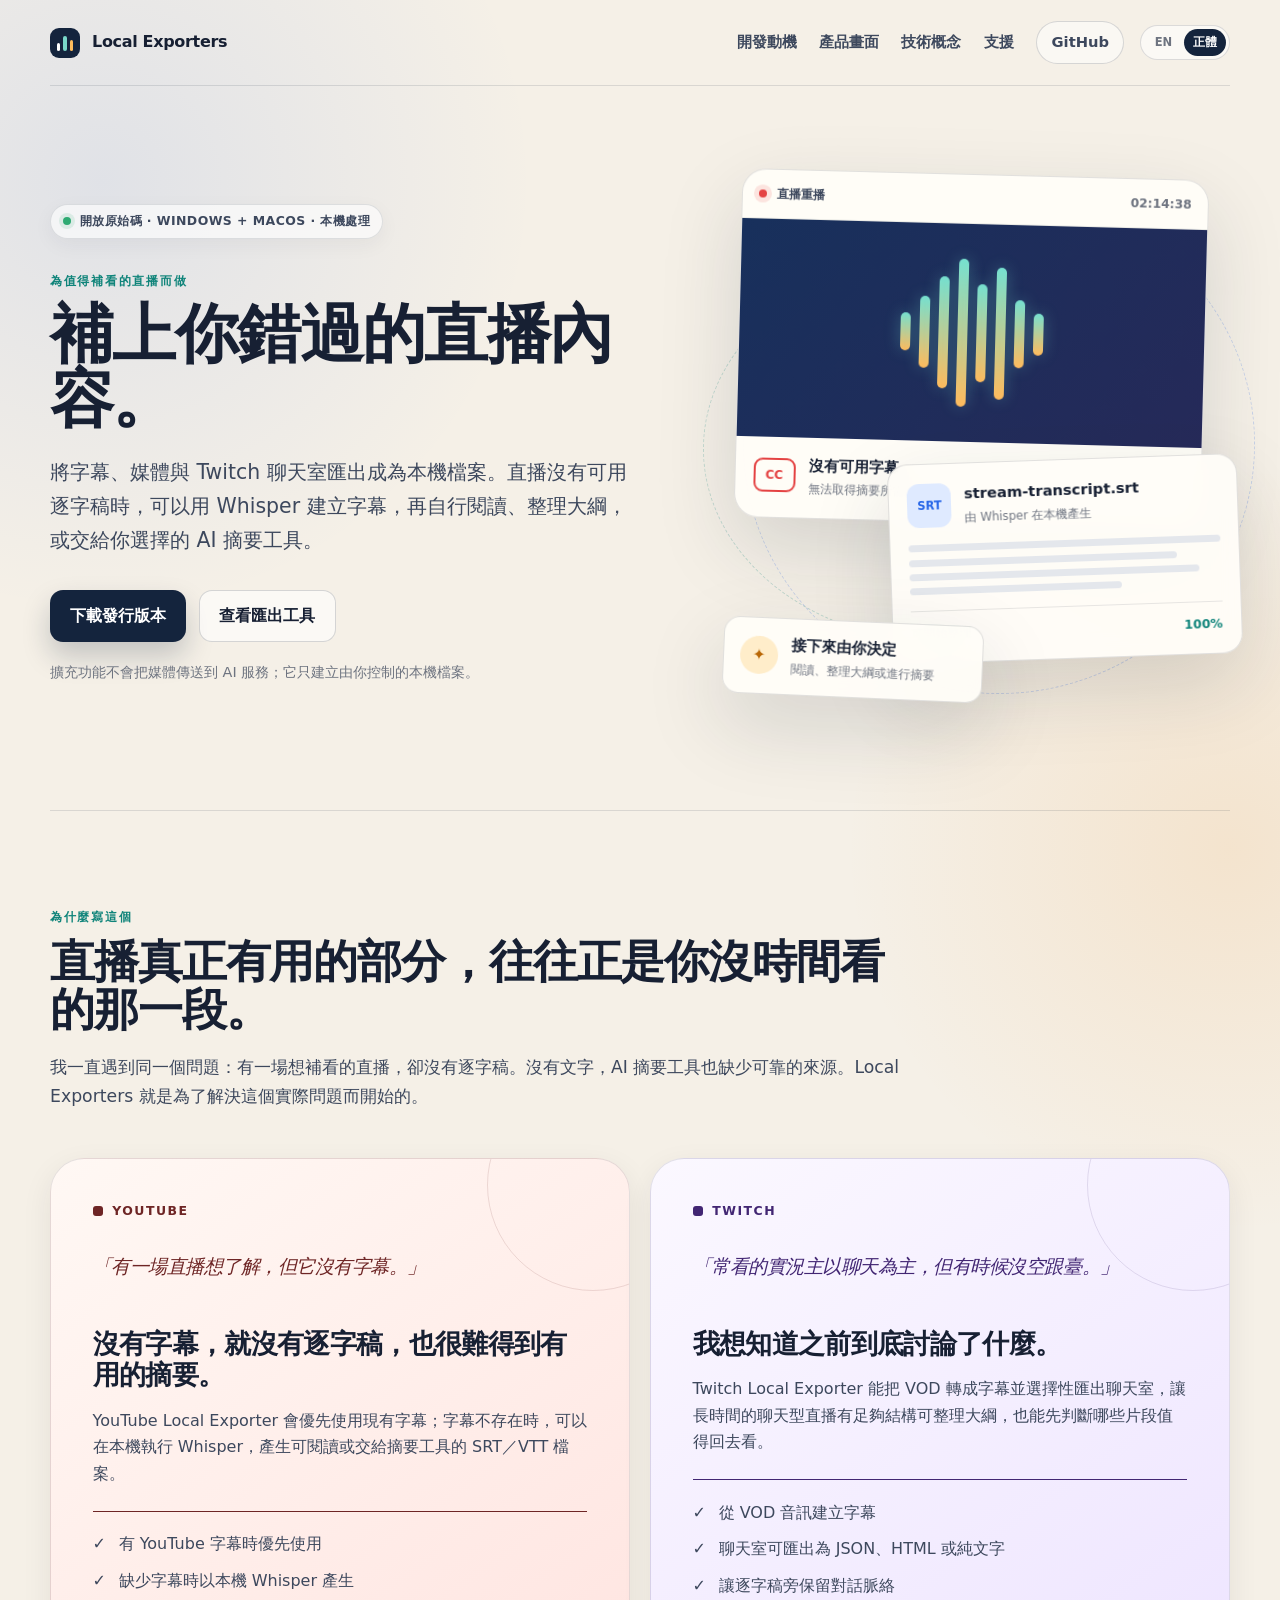
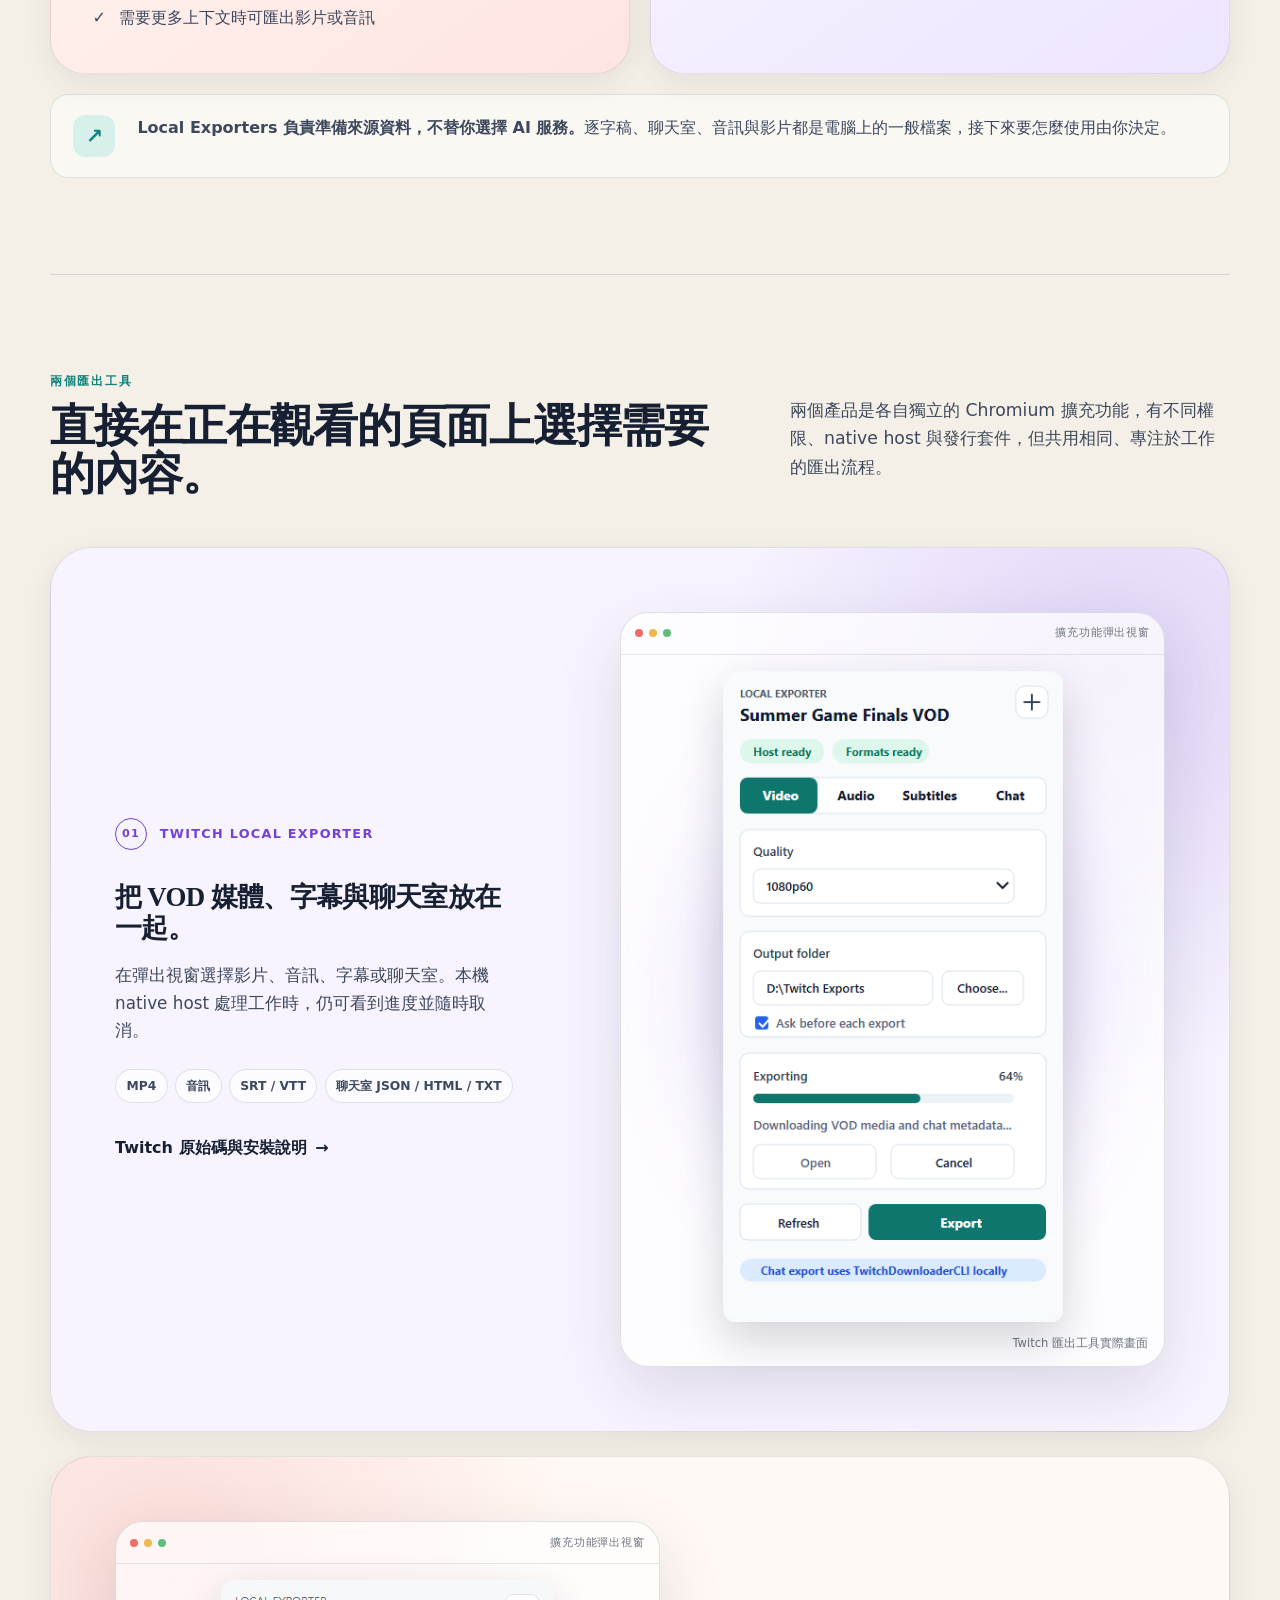
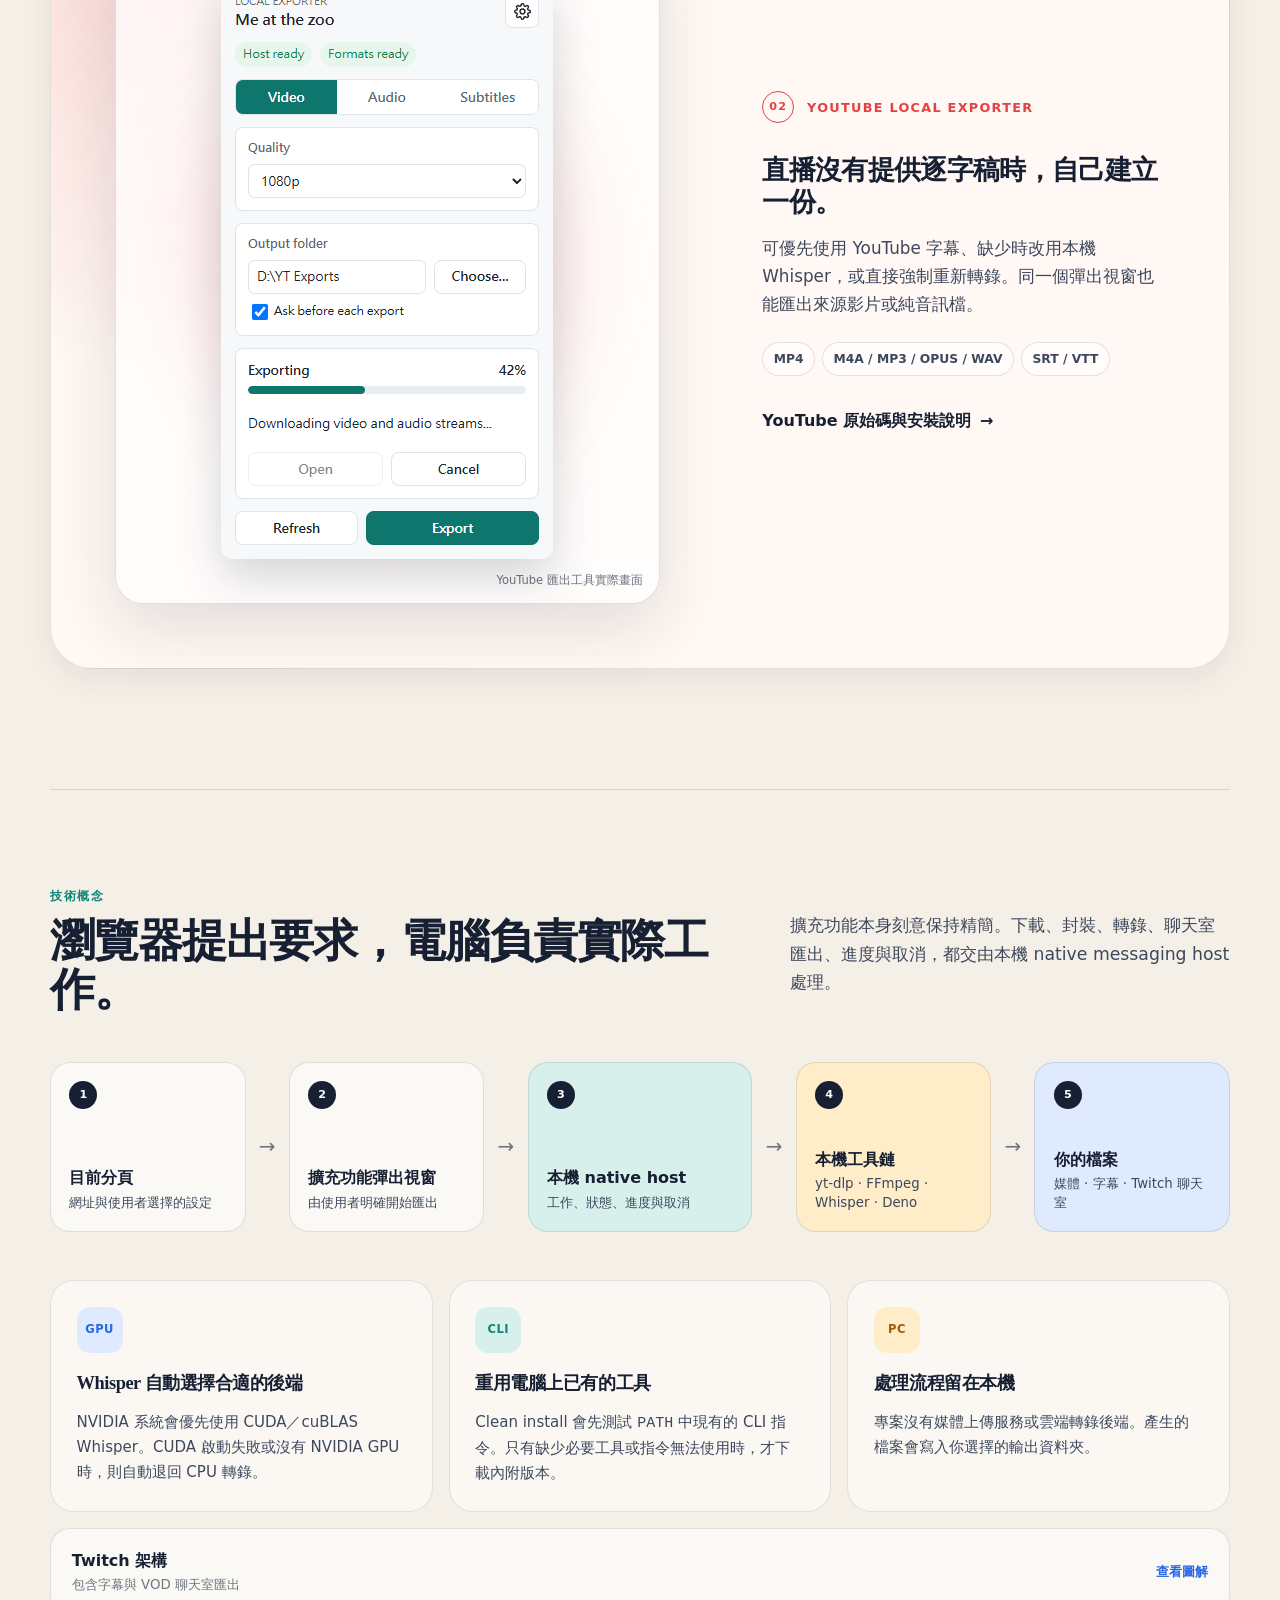
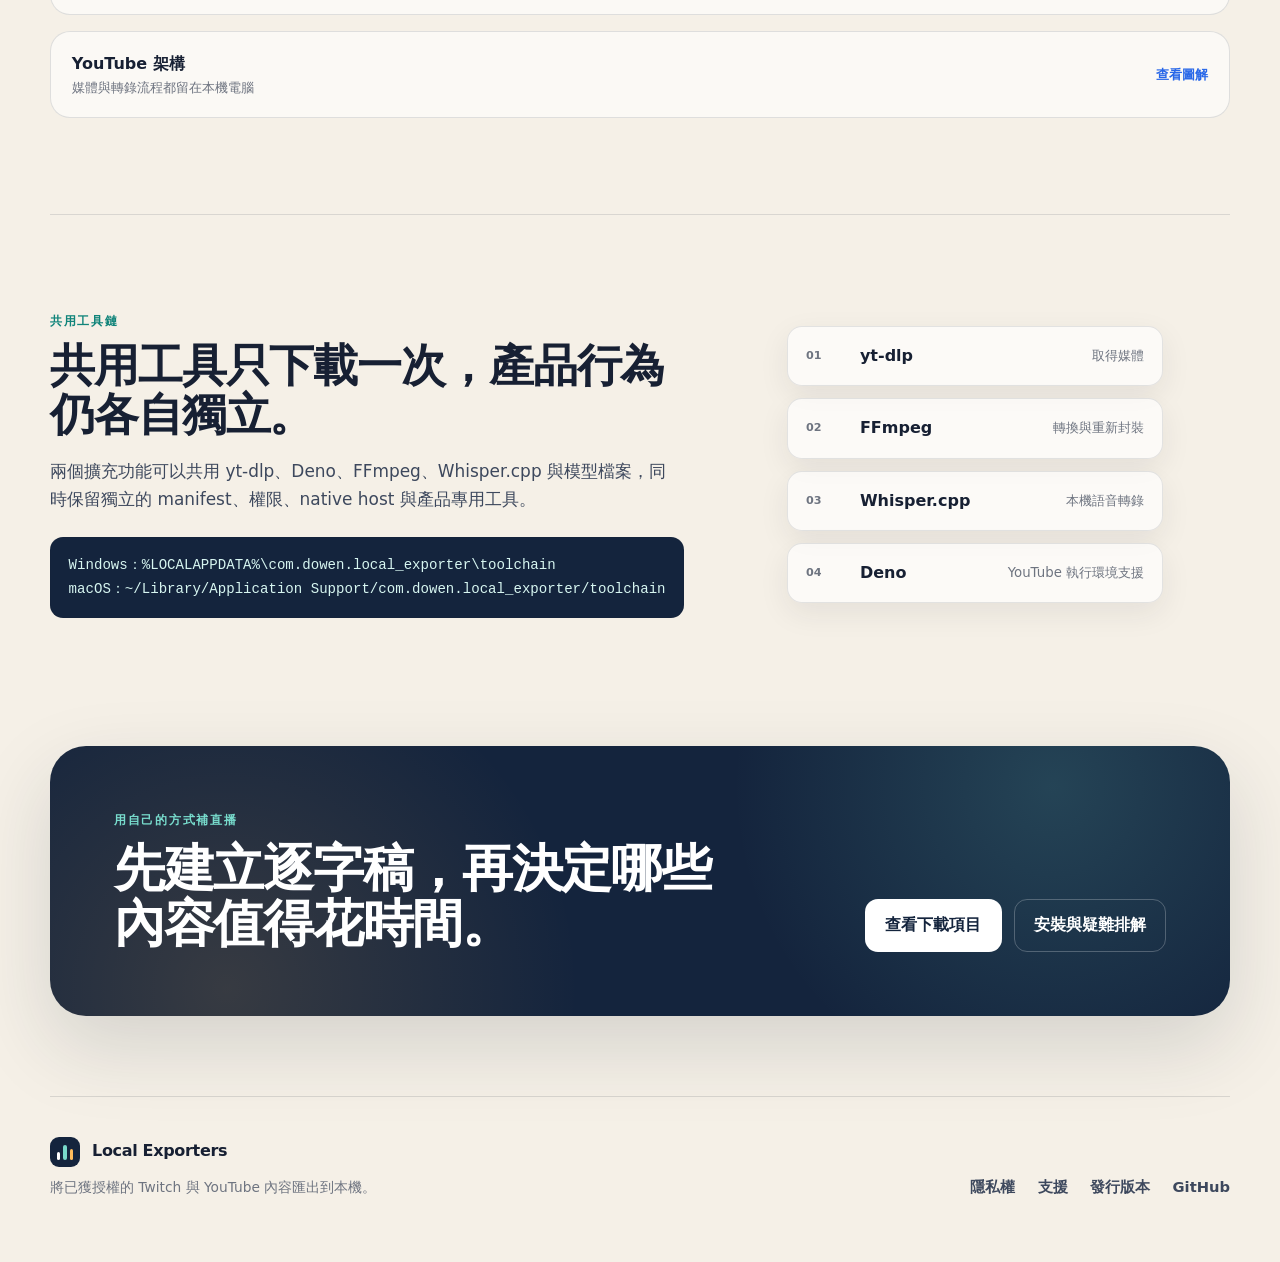
==== commit 0876eb3d: "Add macOS support" ====
--- a/docs/zh-TW/index.html
+++ b/docs/zh-TW/index.html
@@ -13,7 +13,7 @@
   <link rel="alternate" hreflang="x-default" href="https://www.dowen.idv.tw/local_exporters/">
   <meta property="og:type" content="website">
   <meta property="og:title" content="Local Exporters · 補上你錯過的直播內容">
-  <meta property="og:description" content="在 Windows 電腦上以 Whisper 與本機工具，為 Twitch 與 YouTube 直播建立可閱讀、整理與摘要的逐字稿。">
+  <meta property="og:description" content="在 Windows 或 macOS 電腦上以 Whisper 與本機工具，為 Twitch 與 YouTube 直播建立可閱讀、整理與摘要的逐字稿。">
   <meta property="og:url" content="https://www.dowen.idv.tw/local_exporters/zh-TW/">
   <meta property="og:locale" content="zh_TW">
   <link rel="stylesheet" href="../styles.css">
@@ -24,7 +24,7 @@
     "@type": "SoftwareApplication",
     "name": "Local Exporters",
     "applicationCategory": "MultimediaApplication",
-    "operatingSystem": "Windows",
+    "operatingSystem": "Windows, macOS",
     "description": "將已獲授權的 Twitch 與 YouTube 媒體、字幕及聊天室匯出為本機檔案，方便閱讀與摘要的 Chromium 擴充功能。",
     "url": "https://www.dowen.idv.tw/local_exporters/zh-TW/",
     "codeRepository": "https://github.com/Tokenyet/local_exporters",
@@ -60,7 +60,7 @@
     <main id="main">
       <section class="hero">
         <div class="hero-copy">
-          <div class="status-pill"><span></span> 開放原始碼 · Windows · 本機處理</div>
+          <div class="status-pill"><span></span> 開放原始碼 · Windows + macOS · 本機處理</div>
           <p class="kicker">為值得補看的直播而做</p>
           <h1>補上你錯過的直播內容。</h1>
           <p class="hero-lead">將字幕、媒體與 Twitch 聊天室匯出成為本機檔案。直播沒有可用逐字稿時，可以用 Whisper 建立字幕，再自行閱讀、整理大綱，或交給你選擇的 AI 摘要工具。</p>
@@ -156,7 +156,7 @@
           <div class="product-copy">
             <div class="product-name"><span class="product-number">01</span><span>Twitch Local Exporter</span></div>
             <h3>把 VOD 媒體、字幕與聊天室放在一起。</h3>
-            <p>在彈出視窗選擇影片、音訊、字幕或聊天室。Windows native host 處理工作時，仍可看到進度並隨時取消。</p>
+            <p>在彈出視窗選擇影片、音訊、字幕或聊天室。本機 native host 處理工作時，仍可看到進度並隨時取消。</p>
             <div class="output-chips"><span>MP4</span><span>音訊</span><span>SRT / VTT</span><span>聊天室 JSON / HTML / TXT</span></div>
             <a class="text-link" href="https://github.com/Tokenyet/local_exporters/tree/main/apps/twitch">Twitch 原始碼與安裝說明 <span>→</span></a>
           </div>
@@ -189,7 +189,7 @@
         <div class="section-heading split-heading">
           <div>
             <p class="kicker">技術概念</p>
-            <h2>瀏覽器提出要求，Windows 負責實際工作。</h2>
+            <h2>瀏覽器提出要求，電腦負責實際工作。</h2>
           </div>
           <p>擴充功能本身刻意保持精簡。下載、封裝、轉錄、聊天室匯出、進度與取消，都交由本機 native messaging host 處理。</p>
         </div>
@@ -199,7 +199,7 @@
           <span class="flow-arrow" aria-hidden="true">→</span>
           <div class="flow-step"><span class="flow-number">2</span><strong>擴充功能彈出視窗</strong><small>由使用者明確開始匯出</small></div>
           <span class="flow-arrow" aria-hidden="true">→</span>
-          <div class="flow-step flow-local"><span class="flow-number">3</span><strong>Windows native host</strong><small>工作、狀態、進度與取消</small></div>
+          <div class="flow-step flow-local"><span class="flow-number">3</span><strong>本機 native host</strong><small>工作、狀態、進度與取消</small></div>
           <span class="flow-arrow" aria-hidden="true">→</span>
           <div class="flow-step flow-tools"><span class="flow-number">4</span><strong>本機工具鏈</strong><small>yt-dlp · FFmpeg · Whisper · Deno</small></div>
           <span class="flow-arrow" aria-hidden="true">→</span>
@@ -227,11 +227,11 @@
         <div class="architecture-gallery">
           <details class="architecture-card">
             <summary><span><strong>Twitch 架構</strong><small>包含字幕與 VOD 聊天室匯出</small></span><span class="summary-action">查看圖解</span></summary>
-            <img src="../assets/twitch-how-it-works.png" width="1280" height="720" alt="Twitch Local Exporter 從瀏覽器擴充功能、Windows native host 到本機工具的詳細架構圖" loading="lazy">
+            <img src="../assets/twitch-how-it-works.png" width="1280" height="720" alt="Twitch Local Exporter 從瀏覽器擴充功能、本機 native host 到本機工具的詳細架構圖" loading="lazy">
           </details>
           <details class="architecture-card">
             <summary><span><strong>YouTube 架構</strong><small>媒體與轉錄流程都留在本機電腦</small></span><span class="summary-action">查看圖解</span></summary>
-            <img src="../assets/youtube-how-it-works.png" width="1680" height="941" alt="YouTube Local Exporter 從瀏覽器擴充功能到 Windows 本機工具與輸出檔案的詳細架構圖" loading="lazy">
+            <img src="../assets/youtube-how-it-works.png" width="1680" height="941" alt="YouTube Local Exporter 從瀏覽器擴充功能到本機工具與輸出檔案的詳細架構圖" loading="lazy">
           </details>
         </div>
       </section>
@@ -241,7 +241,7 @@
           <p class="kicker">共用工具鏈</p>
           <h2>共用工具只下載一次，產品行為仍各自獨立。</h2>
           <p>兩個擴充功能可以共用 yt-dlp、Deno、FFmpeg、Whisper.cpp 與模型檔案，同時保留獨立的 manifest、權限、native host 與產品專用工具。</p>
-          <code class="path-block">%LOCALAPPDATA%\com.dowen.local_exporter\toolchain</code>
+          <code class="path-block">Windows：%LOCALAPPDATA%\com.dowen.local_exporter\toolchain<br>macOS：~/Library/Application Support/com.dowen.local_exporter/toolchain</code>
         </div>
         <div class="tool-stack" aria-label="共用本機工具">
           <div><span>01</span><strong>yt-dlp</strong><small>取得媒體</small></div>
